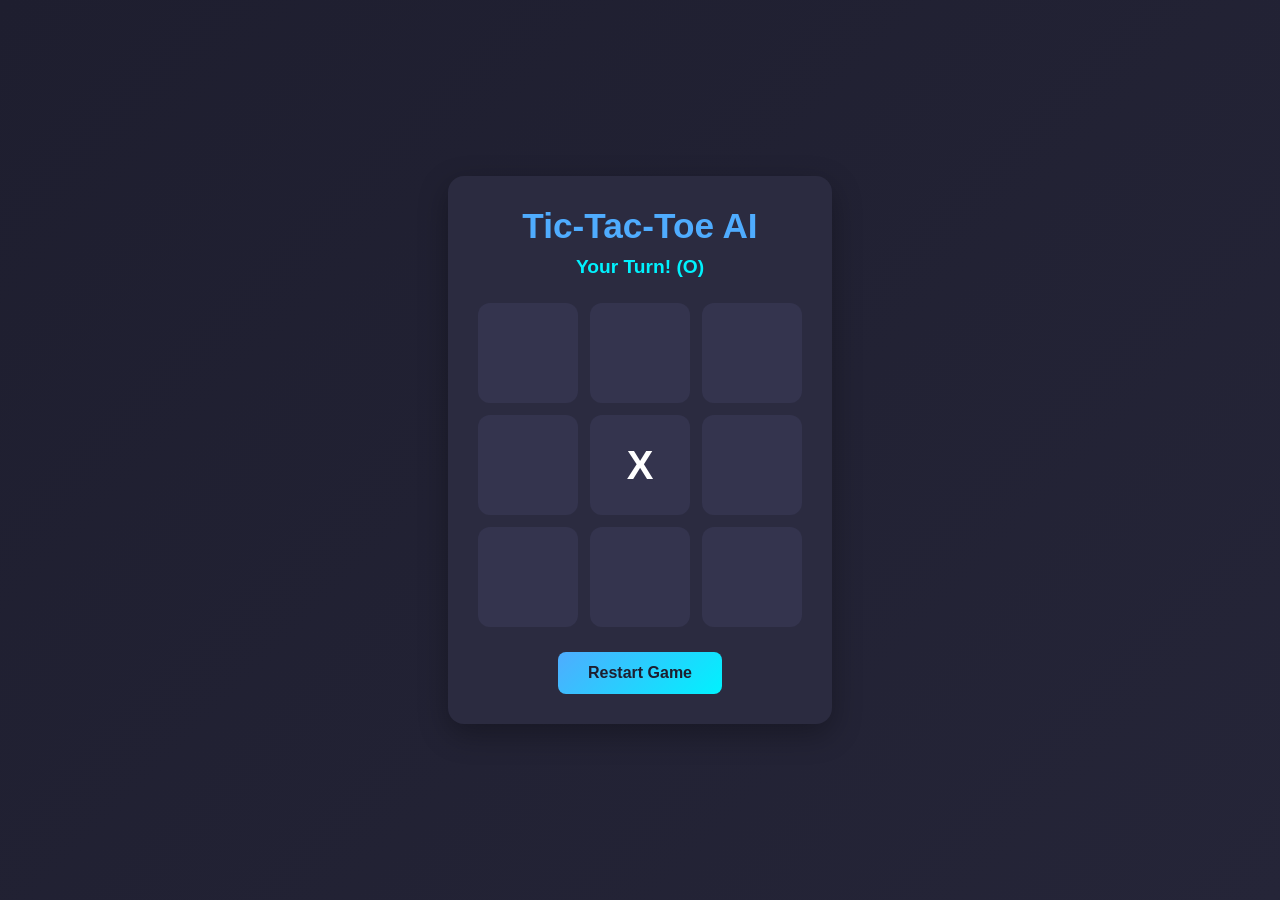
==== index.html @ 248d77b3 "Rename Tictactoe(Javascript).html to index.html" ====
<!DOCTYPE html>
<html lang="en">

<head>
    <meta charset="UTF-8">
    <meta name="viewport" content="width=device-width, initial-scale=1.0">
    <title>Tic-Tac-Toe</title>
    <link rel="stylesheet" href="TicTacToe(Javascript).css">
</head>

<body>
    <div class="game-container">
        <h1>Tic-Tac-Toe AI</h1>
        <div id="status">Your Turn! (O)</div>

        <div class="grid" id="board"></div>

        <button id="reset" onclick="resetGame()">Restart Game</button>
    </div>
    <script src="TicTacToe.js"></script>
</body>

</html>
---- TicTacToe(Javascript).css ----
* {
    box-sizing: border-box;
    margin: 0;
    padding: 0;
}

body {
    font-family: 'Segoe UI', Tahoma, Geneva, Verdana, sans-serif;
    display: flex;
    justify-content: center;
    align-items: center;
    min-height: 100vh;
    background: linear-gradient(135deg, #1e1e2f, #252538);
    color: #ffffff;
}

.game-container {
    text-align: center;
    background: #2b2b40;
    padding: 30px;
    border-radius: 16px;
    box-shadow: 0 10px 30px rgba(0, 0, 0, 0.3);
}

h1 {
    font-size: 2.2rem;
    margin-bottom: 10px;
    color: #4facfe;
}

#status {
    font-size: 1.2rem;
    margin-bottom: 25px;
    font-weight: 600;
    color: #00f2fe;
}

.grid {
    display: grid;
    grid-template-columns: repeat(3, 100px);
    gap: 12px;
    margin: 0 auto 25px auto;
}

.cell {
    width: 100px;
    height: 100px;
    font-size: 2.5rem;
    font-weight: bold;
    background: #34344e;
    border: none;
    color: #ffffff;
    cursor: pointer;
    border-radius: 12px;
    transition: all 0.2s ease;
}

.cell:hover {
    background: #414162;
    transform: scale(1.05);
}

/* Color differences for X and O tokens */
.cell[data-value="X"] {
    color: #ff4b5c;
}

.cell[data-value="O"] {
    color: #00f2fe;
}

button#reset {
    background: linear-gradient(135deg, #4facfe, #00f2fe);
    color: #1e1e2f;
    border: none;
    padding: 12px 30px;
    font-size: 1rem;
    font-weight: bold;
    border-radius: 8px;
    cursor: pointer;
    transition: background 0.2s, transform 0.1s;
}

button#reset:hover {
    transform: translateY(-2px);
    box-shadow: 0 5px 15px rgba(0, 242, 254, 0.4);
}

button#reset:active {
    transform: translateY(0);
}
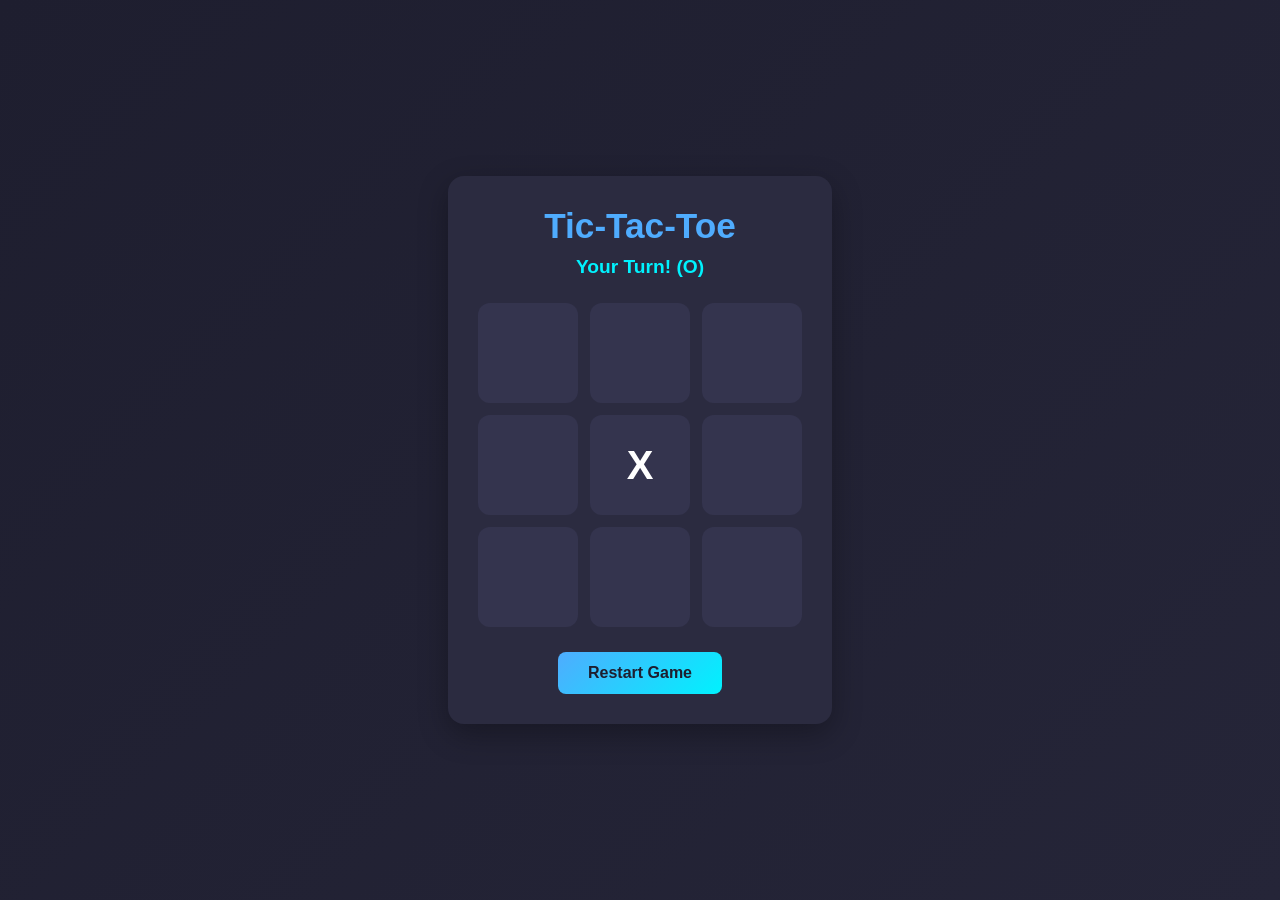
==== commit e5b07f3a: "Update index.html" ====
--- a/index.html
+++ b/index.html
@@ -10,7 +10,7 @@
 
 <body>
     <div class="game-container">
-        <h1>Tic-Tac-Toe AI</h1>
+        <h1>Tic-Tac-Toe</h1>
         <div id="status">Your Turn! (O)</div>
 
         <div class="grid" id="board"></div>
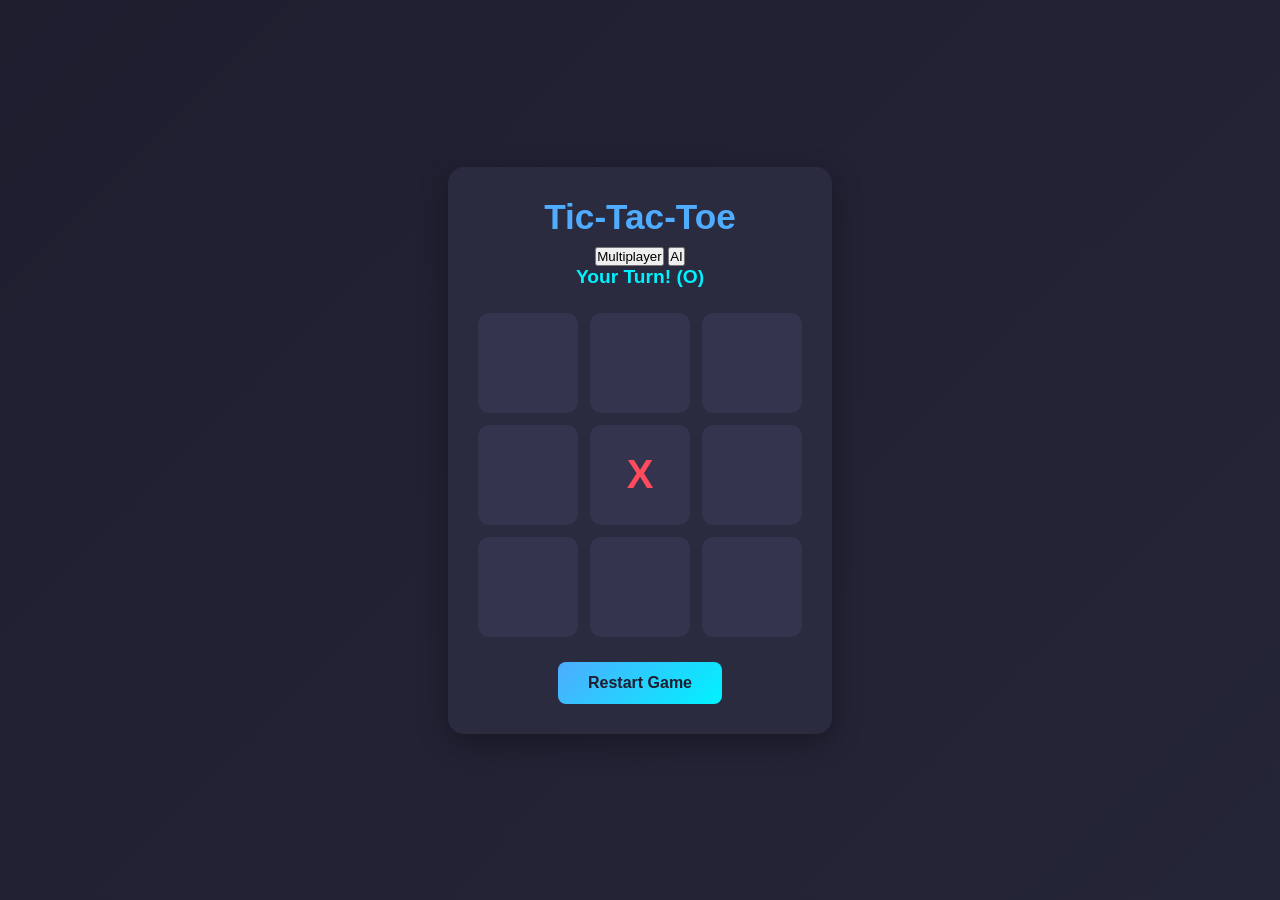
==== commit b8f772d5: "Local Multiplayer Added multiplayer & ai option buttons" ====
--- a/index.html
+++ b/index.html
@@ -5,19 +5,25 @@
     <meta charset="UTF-8">
     <meta name="viewport" content="width=device-width, initial-scale=1.0">
     <title>Tic-Tac-Toe</title>
-    <link rel="stylesheet" href="TicTacToe(Javascript).css">
+    <link rel="stylesheet" href="style.css">
 </head>
 
 <body>
     <div class="game-container">
         <h1>Tic-Tac-Toe</h1>
+
+        <div class= "mode-bar">
+            <button id="mode-multiplayer" class="mode-btn" onclick="setMode('multiplayer')">Multiplayer</button>
+            <button id="mode-ai" class="mode-btn active" onclick="setMode('ai')">AI</button>
+        </div>
+        
         <div id="status">Your Turn! (O)</div>
 
         <div class="grid" id="board"></div>
 
         <button id="reset" onclick="resetGame()">Restart Game</button>
     </div>
-    <script src="TicTacToe.js"></script>
+    <script src="game.js"></script>
 </body>
 
 </html>
--- a/style.css
+++ b/style.css
@@ -0,0 +1,91 @@
+* {
+    box-sizing: border-box;
+    margin: 0;
+    padding: 0;
+}
+
+body {
+    font-family: 'Segoe UI', Tahoma, Geneva, Verdana, sans-serif;
+    display: flex;
+    justify-content: center;
+    align-items: center;
+    min-height: 100vh;
+    background: linear-gradient(135deg, #1e1e2f, #252538);
+    color: #ffffff;
+}
+
+.game-container {
+    text-align: center;
+    background: #2b2b40;
+    padding: 30px;
+    border-radius: 16px;
+    box-shadow: 0 10px 30px rgba(0, 0, 0, 0.3);
+}
+
+h1 {
+    font-size: 2.2rem;
+    margin-bottom: 10px;
+    color: #4facfe;
+}
+
+#status {
+    font-size: 1.2rem;
+    margin-bottom: 25px;
+    font-weight: 600;
+    color: #00f2fe;
+}
+
+.grid {
+    display: grid;
+    grid-template-columns: repeat(3, 100px);
+    gap: 12px;
+    margin: 0 auto 25px auto;
+}
+
+.cell {
+    width: 100px;
+    height: 100px;
+    font-size: 2.5rem;
+    font-weight: bold;
+    background: #34344e;
+    border: none;
+    color: #ffffff;
+    cursor: pointer;
+    border-radius: 12px;
+    transition: all 0.2s ease;
+}
+
+.cell:hover {
+    background: #414162;
+    transform: scale(1.05);
+}
+
+/* Color differences for X and O tokens */
+.cell[data-sign="X"] {
+    color: #ff4b5c !important;
+}
+
+.cell[data-sign="O"] {
+    color: #00f2fe !important;
+}
+
+button#reset {
+    background: linear-gradient(135deg, #4facfe, #00f2fe);
+    color: #1e1e2f;
+    border: none;
+    padding: 12px 30px;
+    font-size: 1rem;
+    font-weight: bold;
+    border-radius: 8px;
+    cursor: pointer;
+    transition: background 0.2s, transform 0.1s;
+}
+
+button#reset:hover {
+    transform: translateY(-2px);
+    box-shadow: 0 5px 15px rgba(0, 242, 254, 0.4);
+}
+
+button#reset:active {
+    transform: translateY(0);
+}
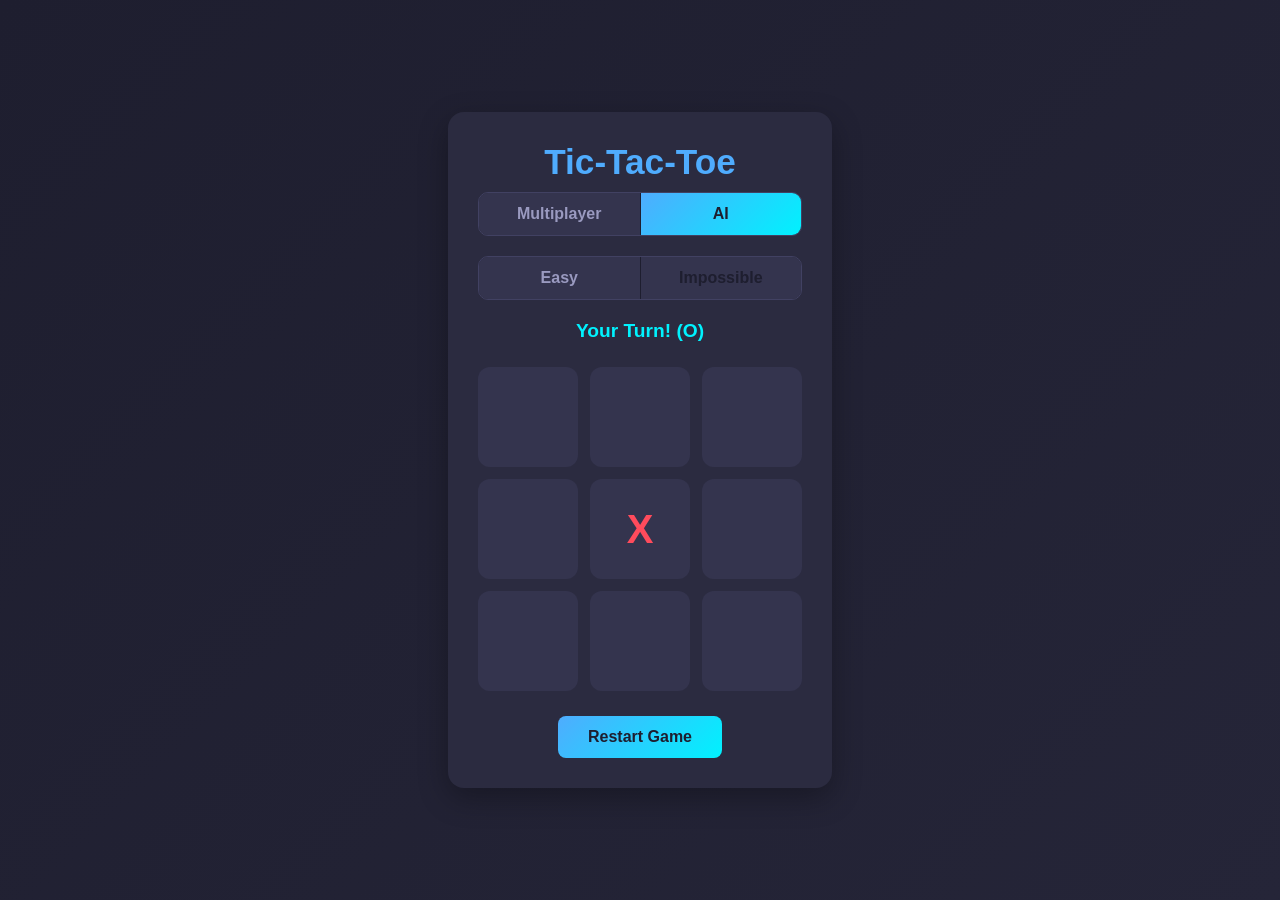
==== commit cb18eee0: "AI Upd & toggle + Easy or Impossible toggle" ====
--- a/index.html
+++ b/index.html
@@ -16,6 +16,12 @@
             <button id="mode-multiplayer" class="mode-btn" onclick="setMode('multiplayer')">Multiplayer</button>
             <button id="mode-ai" class="mode-btn active" onclick="setMode('ai')">AI</button>
         </div>
+
+        <div class="mode-bar id="difficulty-bar">
+            <button id="diff-easy" class="mode-btn" onclick="setDifficulty('easy')">Easy</button>
+            <button id="diff-impossible" class="mode-btn active"
+                onclick="setDifficulty('impossible')">Impossible</button>
+        </div>
         
         <div id="status">Your Turn! (O)</div>
 
--- a/style.css
+++ b/style.css
@@ -26,6 +26,44 @@
     font-size: 2.2rem;
     margin-bottom: 10px;
     color: #4facfe;
+}
+
+.mode-bar {
+    display: flex;
+    margin-bottom: 20px;
+    border-radius: 10px;
+    overflow: hidden;
+    border: 1px solid #414162;
+}
+
+.mode-btn {
+    flex: 1;
+    padding: 12px 0;
+    font-size: 1rem;
+    font-weight: 600;
+    background: #34344e;
+    color: #9a9ac0;
+    border: none;
+    cursor: pointer;
+    outline: none;
+    transition: background 0.2s, color 0.2s;
+}
+
+.mode-btn:hover {
+    background: #414162;
+    color: #ffffff;
+}
+
+.mode-btn.active {
+    color: #1e1e2f;
+}
+
+.mode-btn.active:hover {
+    color: #1e1e2f;
+}
+
+.mode-btn:first-child {
+    border-right: 1px solid #1e1e2f;
 }
 
 #status {
@@ -61,11 +99,11 @@
 }
 
 /* Color differences for X and O tokens */
-.cell[data-sign="X"] {
+.cell[data-value="X"] {
     color: #ff4b5c !important;
 }
 
-.cell[data-sign="O"] {
+.cell[data-value="O"] {
     color: #00f2fe !important;
 }
 
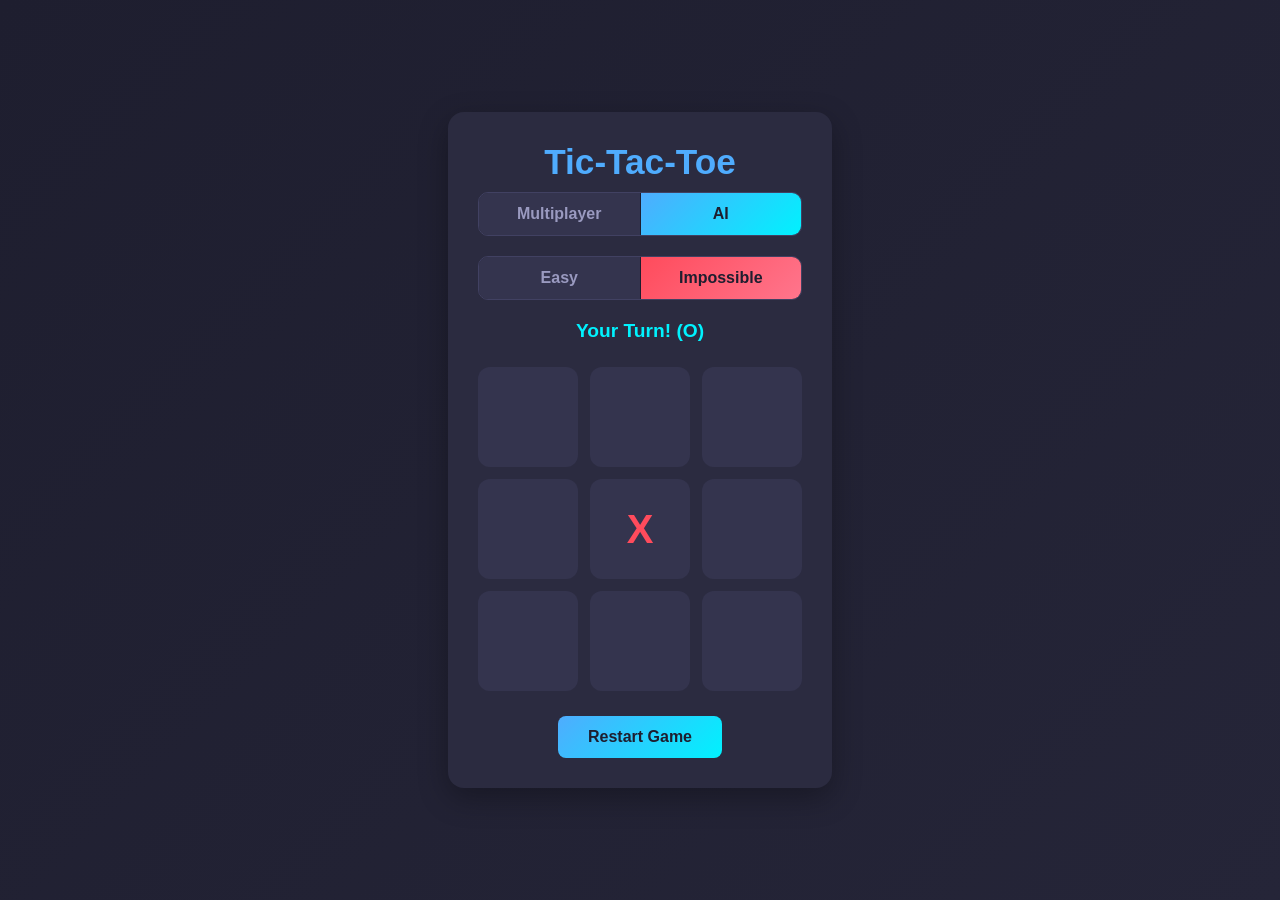
==== commit 3481766e: "Bug Fixes" ====
--- a/index.html
+++ b/index.html
@@ -17,7 +17,7 @@
             <button id="mode-ai" class="mode-btn active" onclick="setMode('ai')">AI</button>
         </div>
 
-        <div class="mode-bar id="difficulty-bar">
+        <div class="mode-bar" id="difficulty-bar">
             <button id="diff-easy" class="mode-btn" onclick="setDifficulty('easy')">Easy</button>
             <button id="diff-impossible" class="mode-btn active"
                 onclick="setDifficulty('impossible')">Impossible</button>
--- a/style.css
+++ b/style.css
@@ -66,6 +66,20 @@
     border-right: 1px solid #1e1e2f;
 }
 
+#diff-easy.active {
+    background: linear-gradient(135deg, #11998e, #38ef7d) !important;
+    color: #1e1e2f !important;
+}
+
+#diff-impossible.active {
+    background: linear-gradient(135deg, #ff4b5c, #ff758c) !important;
+    color: #1e1e2f !important;
+}
+
+.hide-difficulty {
+    display: none !important;
+}
+
 #status {
     font-size: 1.2rem;
     margin-bottom: 25px;
